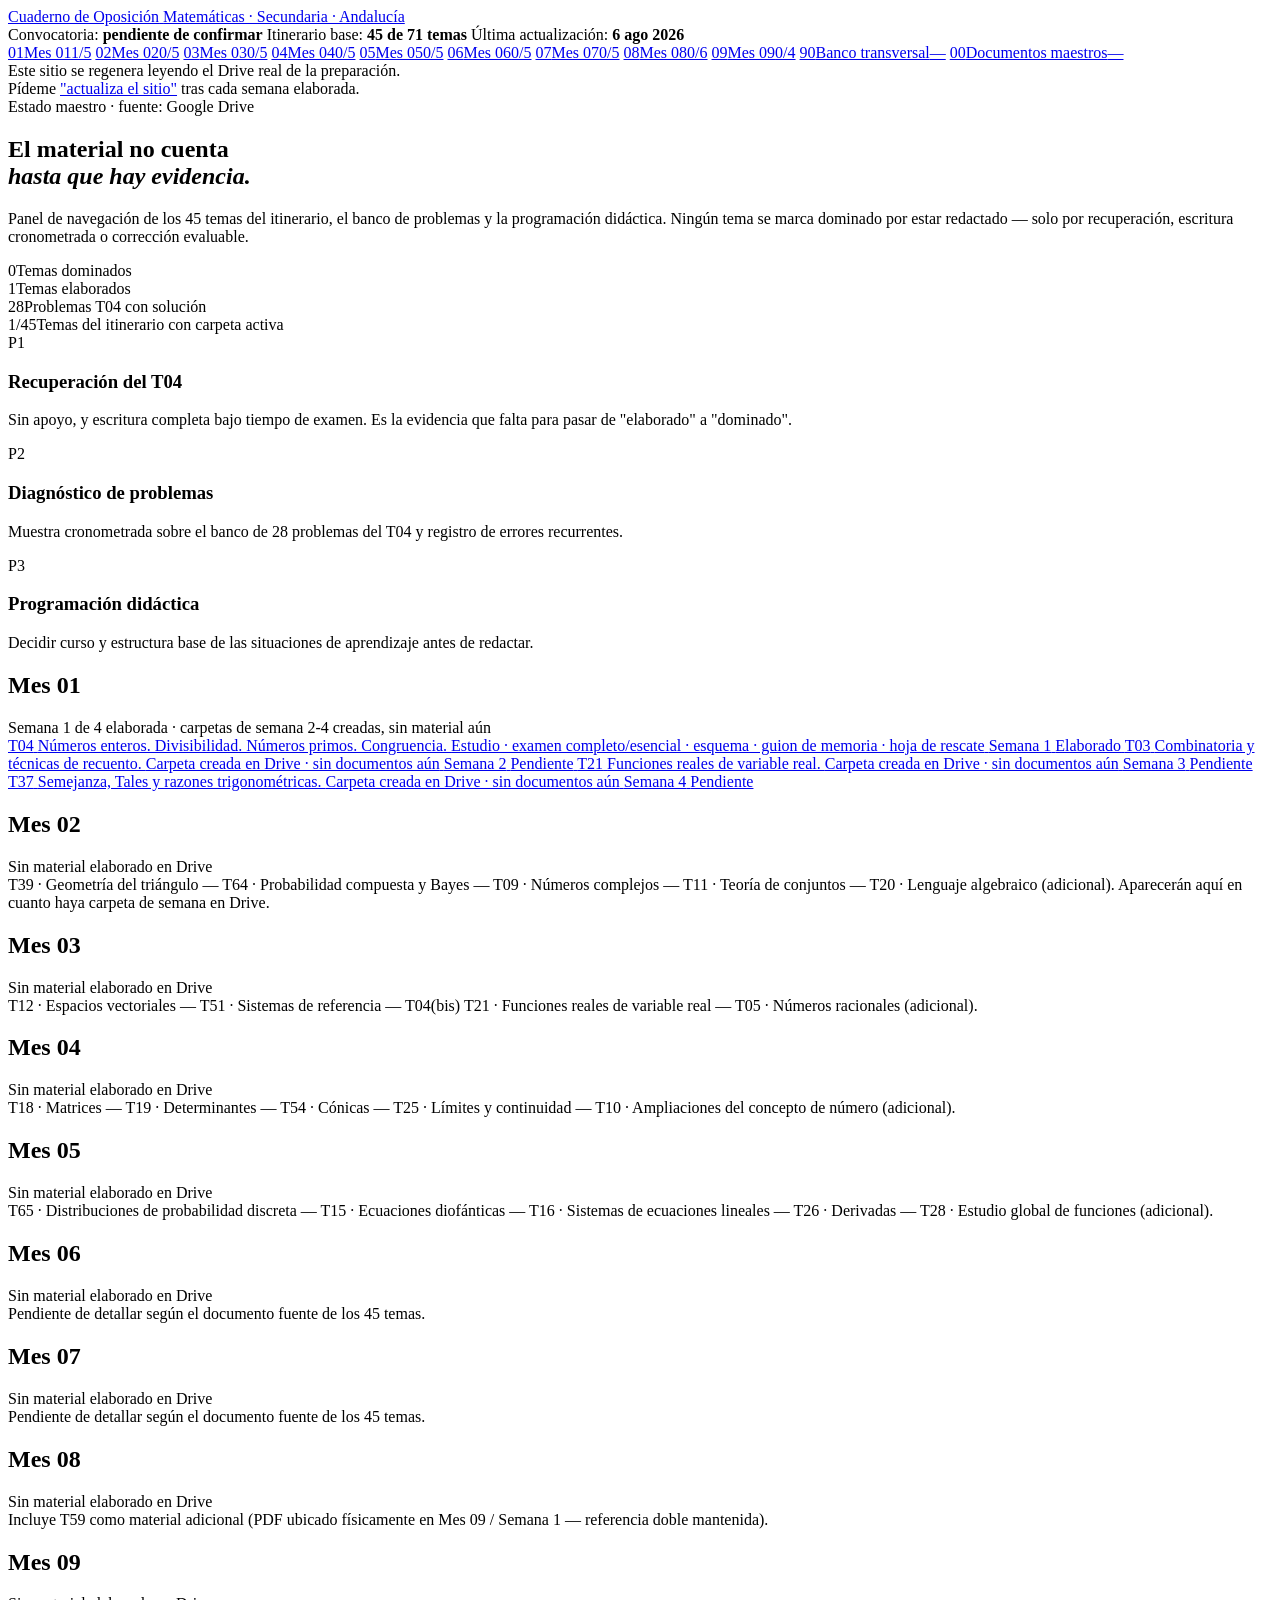
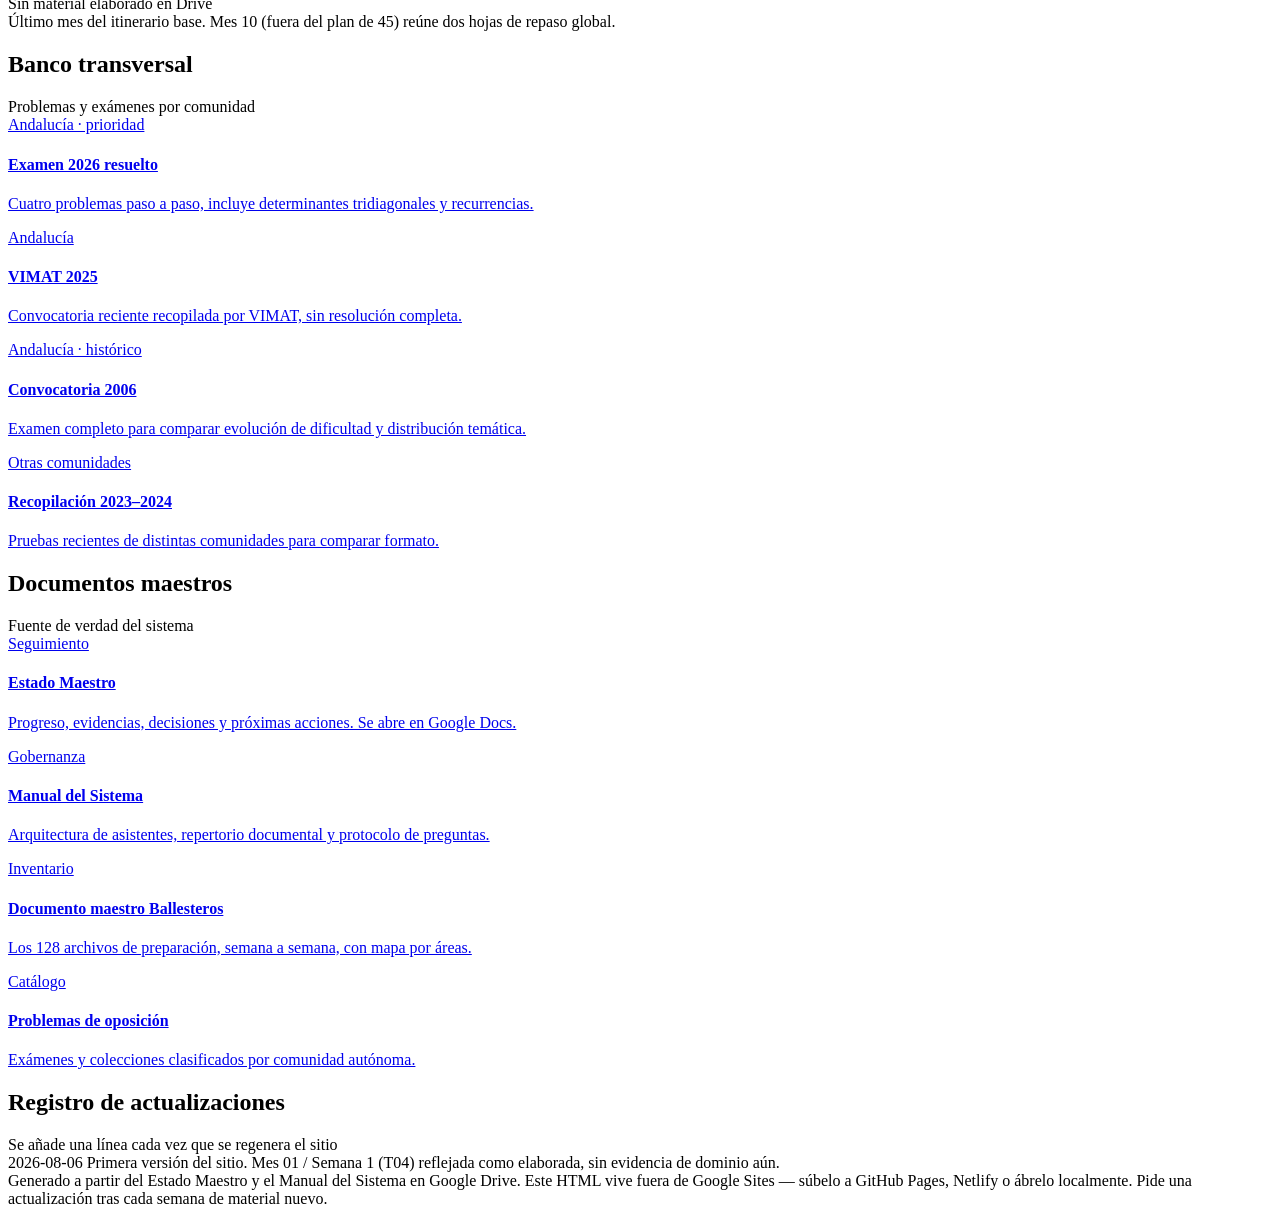
==== index.html @ 1bb4fb1b "Add files via upload" ====
<!DOCTYPE html>
<html lang="es">
<head>
<meta charset="UTF-8">
<meta name="viewport" content="width=device-width, initial-scale=1.0">
<title>Cuaderno de Oposición · Matemáticas Secundaria · Andalucía</title>
<link rel="preconnect" href="https://fonts.googleapis.com">
<link href="https://fonts.googleapis.com/css2?family=Fraunces:ital,opsz,wght@0,9..144,300;0,9..144,500;0,9..144,600;0,9..144,700;1,9..144,500&family=Source+Serif+4:ital,wght@0,400;0,600;1,400&family=JetBrains+Mono:wght@400;500;700&display=swap" rel="stylesheet">
<link rel="stylesheet" href="assets/style.css">
</head>
<body>

<div class="shell">

  <!-- ============ SIDEBAR ============ -->
  <aside class="index-rail">
    <a href="#" class="brand">
      <span class="mark">Cuaderno&nbsp;de&nbsp;Oposición</span>
      <span class="sub">Matemáticas · Secundaria · Andalucía</span>
    </a>

    <div class="meta-line">
      <span>Convocatoria: <b>pendiente de confirmar</b></span>
      <span>Itinerario base: <b>45 de 71 temas</b></span>
      <span>Última actualización: <b>6 ago 2026</b></span>
    </div>

    <nav class="months" id="monthNav">
      <a href="#mes-01" class="month-link active"><span class="num">01</span><span class="name">Mes 01</span><span class="count">1/5</span></a>
      <a href="#mes-02" class="month-link is-empty"><span class="num">02</span><span class="name">Mes 02</span><span class="count">0/5</span></a>
      <a href="#mes-03" class="month-link is-empty"><span class="num">03</span><span class="name">Mes 03</span><span class="count">0/5</span></a>
      <a href="#mes-04" class="month-link is-empty"><span class="num">04</span><span class="name">Mes 04</span><span class="count">0/5</span></a>
      <a href="#mes-05" class="month-link is-empty"><span class="num">05</span><span class="name">Mes 05</span><span class="count">0/5</span></a>
      <a href="#mes-06" class="month-link is-empty"><span class="num">06</span><span class="name">Mes 06</span><span class="count">0/5</span></a>
      <a href="#mes-07" class="month-link is-empty"><span class="num">07</span><span class="name">Mes 07</span><span class="count">0/5</span></a>
      <a href="#mes-08" class="month-link is-empty"><span class="num">08</span><span class="name">Mes 08</span><span class="count">0/6</span></a>
      <a href="#mes-09" class="month-link is-empty"><span class="num">09</span><span class="name">Mes 09</span><span class="count">0/4</span></a>
      <a href="#transversal" class="month-link"><span class="num">90</span><span class="name">Banco transversal</span><span class="count">—</span></a>
      <a href="#maestros" class="month-link"><span class="num">00</span><span class="name">Documentos maestros</span><span class="count">—</span></a>
    </nav>

    <div class="rail-footer">
      Este sitio se regenera leyendo el Drive real de la preparación.<br>
      Pídeme <a href="#">"actualiza el sitio"</a> tras cada semana elaborada.
    </div>
  </aside>

  <!-- ============ MAIN ============ -->
  <main>

    <section class="hero">
      <div class="hero-eyebrow">Estado maestro · fuente: Google Drive</div>
      <h1>El material no cuenta<br><em>hasta que hay evidencia.</em></h1>
      <p class="lede">
        Panel de navegación de los 45 temas del itinerario, el banco de problemas y la programación didáctica.
        Ningún tema se marca dominado por estar redactado — solo por recuperación, escritura cronometrada o corrección evaluable.
      </p>

      <div class="stat-row">
        <div class="stat"><span class="n">0</span><span class="l">Temas dominados</span></div>
        <div class="stat"><span class="n">1</span><span class="l">Temas elaborados</span></div>
        <div class="stat"><span class="n">28</span><span class="l">Problemas T04 con solución</span></div>
        <div class="stat"><span class="n">1/45</span><span class="l">Temas del itinerario con carpeta activa</span></div>
      </div>
    </section>

    <div class="priority-band">
      <div class="priority-item">
        <span class="p-num mono">P1</span>
        <div>
          <h3>Recuperación del T04</h3>
          <p>Sin apoyo, y escritura completa bajo tiempo de examen. Es la evidencia que falta para pasar de "elaborado" a "dominado".</p>
        </div>
      </div>
      <div class="priority-item">
        <span class="p-num mono">P2</span>
        <div>
          <h3>Diagnóstico de problemas</h3>
          <p>Muestra cronometrada sobre el banco de 28 problemas del T04 y registro de errores recurrentes.</p>
        </div>
      </div>
      <div class="priority-item">
        <span class="p-num mono">P3</span>
        <div>
          <h3>Programación didáctica</h3>
          <p>Decidir curso y estructura base de las situaciones de aprendizaje antes de redactar.</p>
        </div>
      </div>
    </div>

    <!-- ============ MES 01 ============ -->
    <section class="block" id="mes-01">
      <div class="block-head">
        <h2>Mes 01</h2>
        <span class="block-count mono">Semana 1 de 4 elaborada · carpetas de semana 2-4 creadas, sin material aún</span>
      </div>
      <div class="ledger">
        <a href="temas/t04.html" class="ledger-row">
          <span class="lr-tnum">T04</span>
          <span class="lr-title">Números enteros. Divisibilidad. Números primos. Congruencia.
            <span class="add">Estudio · examen completo/esencial · esquema · guion de memoria · hoja de rescate</span>
          </span>
          <span class="lr-week mono">Semana 1</span>
          <span class="stamp elaborado">Elaborado</span>
        </a>
        <a href="#" class="ledger-row">
          <span class="lr-tnum">T03</span>
          <span class="lr-title">Combinatoria y técnicas de recuento.
            <span class="add">Carpeta creada en Drive · sin documentos aún</span>
          </span>
          <span class="lr-week mono">Semana 2</span>
          <span class="stamp pendiente">Pendiente</span>
        </a>
        <a href="#" class="ledger-row">
          <span class="lr-tnum">T21</span>
          <span class="lr-title">Funciones reales de variable real.
            <span class="add">Carpeta creada en Drive · sin documentos aún</span>
          </span>
          <span class="lr-week mono">Semana 3</span>
          <span class="stamp pendiente">Pendiente</span>
        </a>
        <a href="#" class="ledger-row">
          <span class="lr-tnum">T37</span>
          <span class="lr-title">Semejanza, Tales y razones trigonométricas.
            <span class="add">Carpeta creada en Drive · sin documentos aún</span>
          </span>
          <span class="lr-week mono">Semana 4</span>
          <span class="stamp pendiente">Pendiente</span>
        </a>
      </div>
    </section>

    <!-- ============ MESES VACÍOS (plantilla repetible) ============ -->
    <section class="block" id="mes-02">
      <div class="block-head">
        <h2>Mes 02</h2>
        <span class="block-count mono">Sin material elaborado en Drive</span>
      </div>
      <div class="empty-month">
        T39 · Geometría del triángulo — T64 · Probabilidad compuesta y Bayes — T09 · Números complejos — T11 · Teoría de conjuntos — T20 · Lenguaje algebraico (adicional). Aparecerán aquí en cuanto haya carpeta de semana en Drive.
      </div>
    </section>

    <section class="block" id="mes-03">
      <div class="block-head"><h2>Mes 03</h2><span class="block-count mono">Sin material elaborado en Drive</span></div>
      <div class="empty-month">T12 · Espacios vectoriales — T51 · Sistemas de referencia — T04(bis) T21 · Funciones reales de variable real — T05 · Números racionales (adicional).</div>
    </section>

    <section class="block" id="mes-04">
      <div class="block-head"><h2>Mes 04</h2><span class="block-count mono">Sin material elaborado en Drive</span></div>
      <div class="empty-month">T18 · Matrices — T19 · Determinantes — T54 · Cónicas — T25 · Límites y continuidad — T10 · Ampliaciones del concepto de número (adicional).</div>
    </section>

    <section class="block" id="mes-05">
      <div class="block-head"><h2>Mes 05</h2><span class="block-count mono">Sin material elaborado en Drive</span></div>
      <div class="empty-month">T65 · Distribuciones de probabilidad discreta — T15 · Ecuaciones diofánticas — T16 · Sistemas de ecuaciones lineales — T26 · Derivadas — T28 · Estudio global de funciones (adicional).</div>
    </section>

    <section class="block" id="mes-06">
      <div class="block-head"><h2>Mes 06</h2><span class="block-count mono">Sin material elaborado en Drive</span></div>
      <div class="empty-month">Pendiente de detallar según el documento fuente de los 45 temas.</div>
    </section>

    <section class="block" id="mes-07">
      <div class="block-head"><h2>Mes 07</h2><span class="block-count mono">Sin material elaborado en Drive</span></div>
      <div class="empty-month">Pendiente de detallar según el documento fuente de los 45 temas.</div>
    </section>

    <section class="block" id="mes-08">
      <div class="block-head"><h2>Mes 08</h2><span class="block-count mono">Sin material elaborado en Drive</span></div>
      <div class="empty-month">Incluye T59 como material adicional (PDF ubicado físicamente en Mes 09 / Semana 1 — referencia doble mantenida).</div>
    </section>

    <section class="block" id="mes-09">
      <div class="block-head"><h2>Mes 09</h2><span class="block-count mono">Sin material elaborado en Drive</span></div>
      <div class="empty-month">Último mes del itinerario base. Mes 10 (fuera del plan de 45) reúne dos hojas de repaso global.</div>
    </section>

    <!-- ============ TRANSVERSAL ============ -->
    <section class="block" id="transversal">
      <div class="block-head">
        <h2>Banco transversal</h2>
        <span class="block-count mono">Problemas y exámenes por comunidad</span>
      </div>
      <div class="doc-grid">
        <a href="#" class="doc-card">
          <span class="d-eyebrow">Andalucía · prioridad</span>
          <h4>Examen 2026 resuelto</h4>
          <p>Cuatro problemas paso a paso, incluye determinantes tridiagonales y recurrencias.</p>
        </a>
        <a href="#" class="doc-card">
          <span class="d-eyebrow">Andalucía</span>
          <h4>VIMAT 2025</h4>
          <p>Convocatoria reciente recopilada por VIMAT, sin resolución completa.</p>
        </a>
        <a href="#" class="doc-card">
          <span class="d-eyebrow">Andalucía · histórico</span>
          <h4>Convocatoria 2006</h4>
          <p>Examen completo para comparar evolución de dificultad y distribución temática.</p>
        </a>
        <a href="#" class="doc-card">
          <span class="d-eyebrow">Otras comunidades</span>
          <h4>Recopilación 2023–2024</h4>
          <p>Pruebas recientes de distintas comunidades para comparar formato.</p>
        </a>
      </div>
    </section>

    <!-- ============ MAESTROS ============ -->
    <section class="block" id="maestros">
      <div class="block-head">
        <h2>Documentos maestros</h2>
        <span class="block-count mono">Fuente de verdad del sistema</span>
      </div>
      <div class="doc-grid">
        <a href="https://docs.google.com/document/d/1abHH3uSUN9otSqxBoutLjfYn8uMLnOHRRIKaY_k5Ubo/edit" target="_blank" class="doc-card">
          <span class="d-eyebrow">Seguimiento</span>
          <h4>Estado Maestro</h4>
          <p>Progreso, evidencias, decisiones y próximas acciones. Se abre en Google Docs.</p>
        </a>
        <a href="https://docs.google.com/document/d/114mSUYS5JWejjtyno-DFBz_4A_fTfHlxHa917kpz2io/edit" target="_blank" class="doc-card">
          <span class="d-eyebrow">Gobernanza</span>
          <h4>Manual del Sistema</h4>
          <p>Arquitectura de asistentes, repertorio documental y protocolo de preguntas.</p>
        </a>
        <a href="https://docs.google.com/document/d/1b4oYjL9w0Oii50Z21YU4akXBWpNjLkg0PkhjoKgfdYs/edit" target="_blank" class="doc-card">
          <span class="d-eyebrow">Inventario</span>
          <h4>Documento maestro Ballesteros</h4>
          <p>Los 128 archivos de preparación, semana a semana, con mapa por áreas.</p>
        </a>
        <a href="https://docs.google.com/document/d/1EZb3p0oHRWIXil8m41e_odSSi0WHhvH9Btjv_lpBWw8/edit" target="_blank" class="doc-card">
          <span class="d-eyebrow">Catálogo</span>
          <h4>Problemas de oposición</h4>
          <p>Exámenes y colecciones clasificados por comunidad autónoma.</p>
        </a>
      </div>
    </section>

    <!-- ============ LOG ============ -->
    <section class="block" style="border-bottom:none;">
      <div class="block-head">
        <h2>Registro de actualizaciones</h2>
        <span class="block-count mono">Se añade una línea cada vez que se regenera el sitio</span>
      </div>
      <div class="log">
        <div class="log-entry">
          <span class="date">2026-08-06</span>
          <span>Primera versión del sitio. Mes 01 / Semana 1 (T04) reflejada como elaborada, sin evidencia de dominio aún.</span>
        </div>
      </div>
    </section>

    <footer>
      Generado a partir del Estado Maestro y el Manual del Sistema en Google Drive.
      Este HTML vive fuera de Google Sites — súbelo a GitHub Pages, Netlify o ábrelo localmente.
      Pide una actualización tras cada semana de material nuevo.
    </footer>

  </main>
</div>

<script>
  // Resalta el mes activo en el índice según scroll
  const links = document.querySelectorAll('.month-link');
  const sections = Array.from(links).map(l => document.querySelector(l.getAttribute('href')));
  window.addEventListener('scroll', () => {
    let current = sections[0];
    for (const s of sections) {
      if (s && s.getBoundingClientRect().top <= 140) current = s;
    }
    links.forEach(l => l.classList.remove('active'));
    const active = Array.from(links).find(l => document.querySelector(l.getAttribute('href')) === current);
    if (active) active.classList.add('active');
  }, { passive: true });
</script>

</body>
</html>
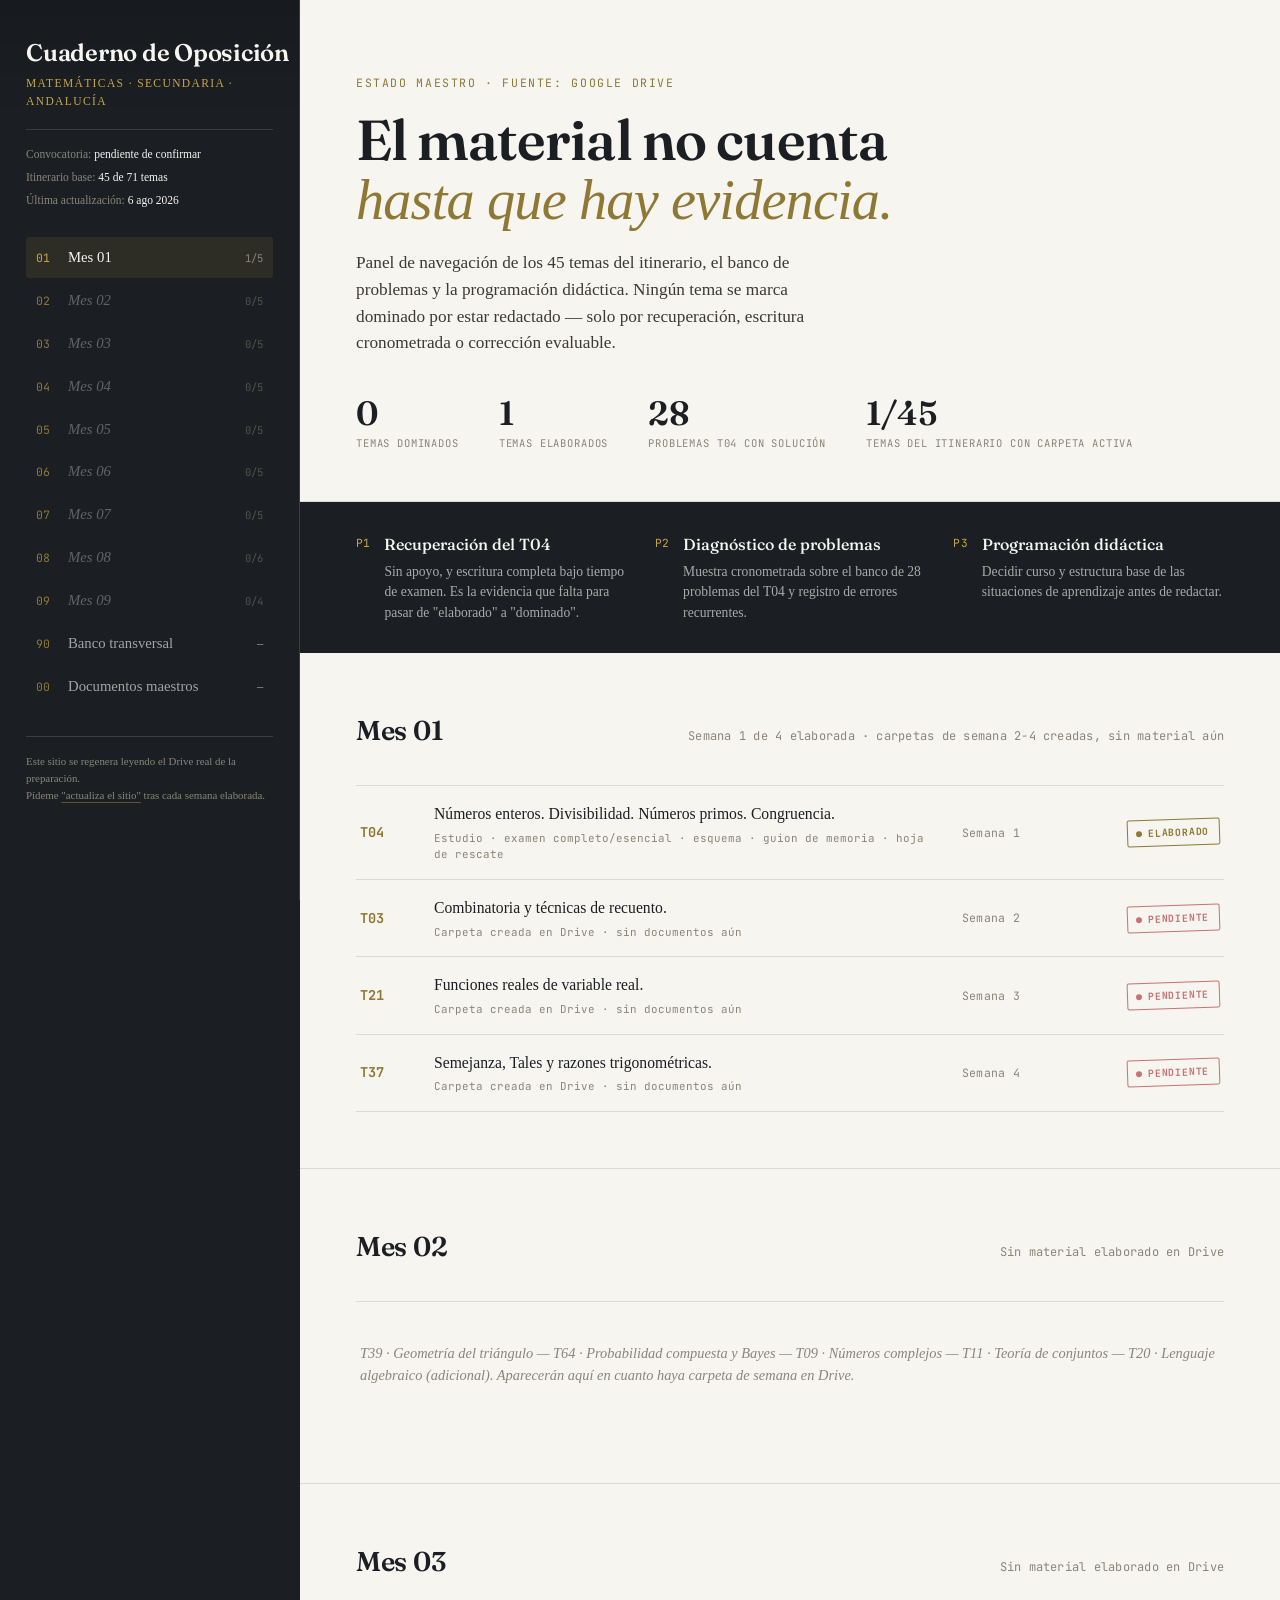
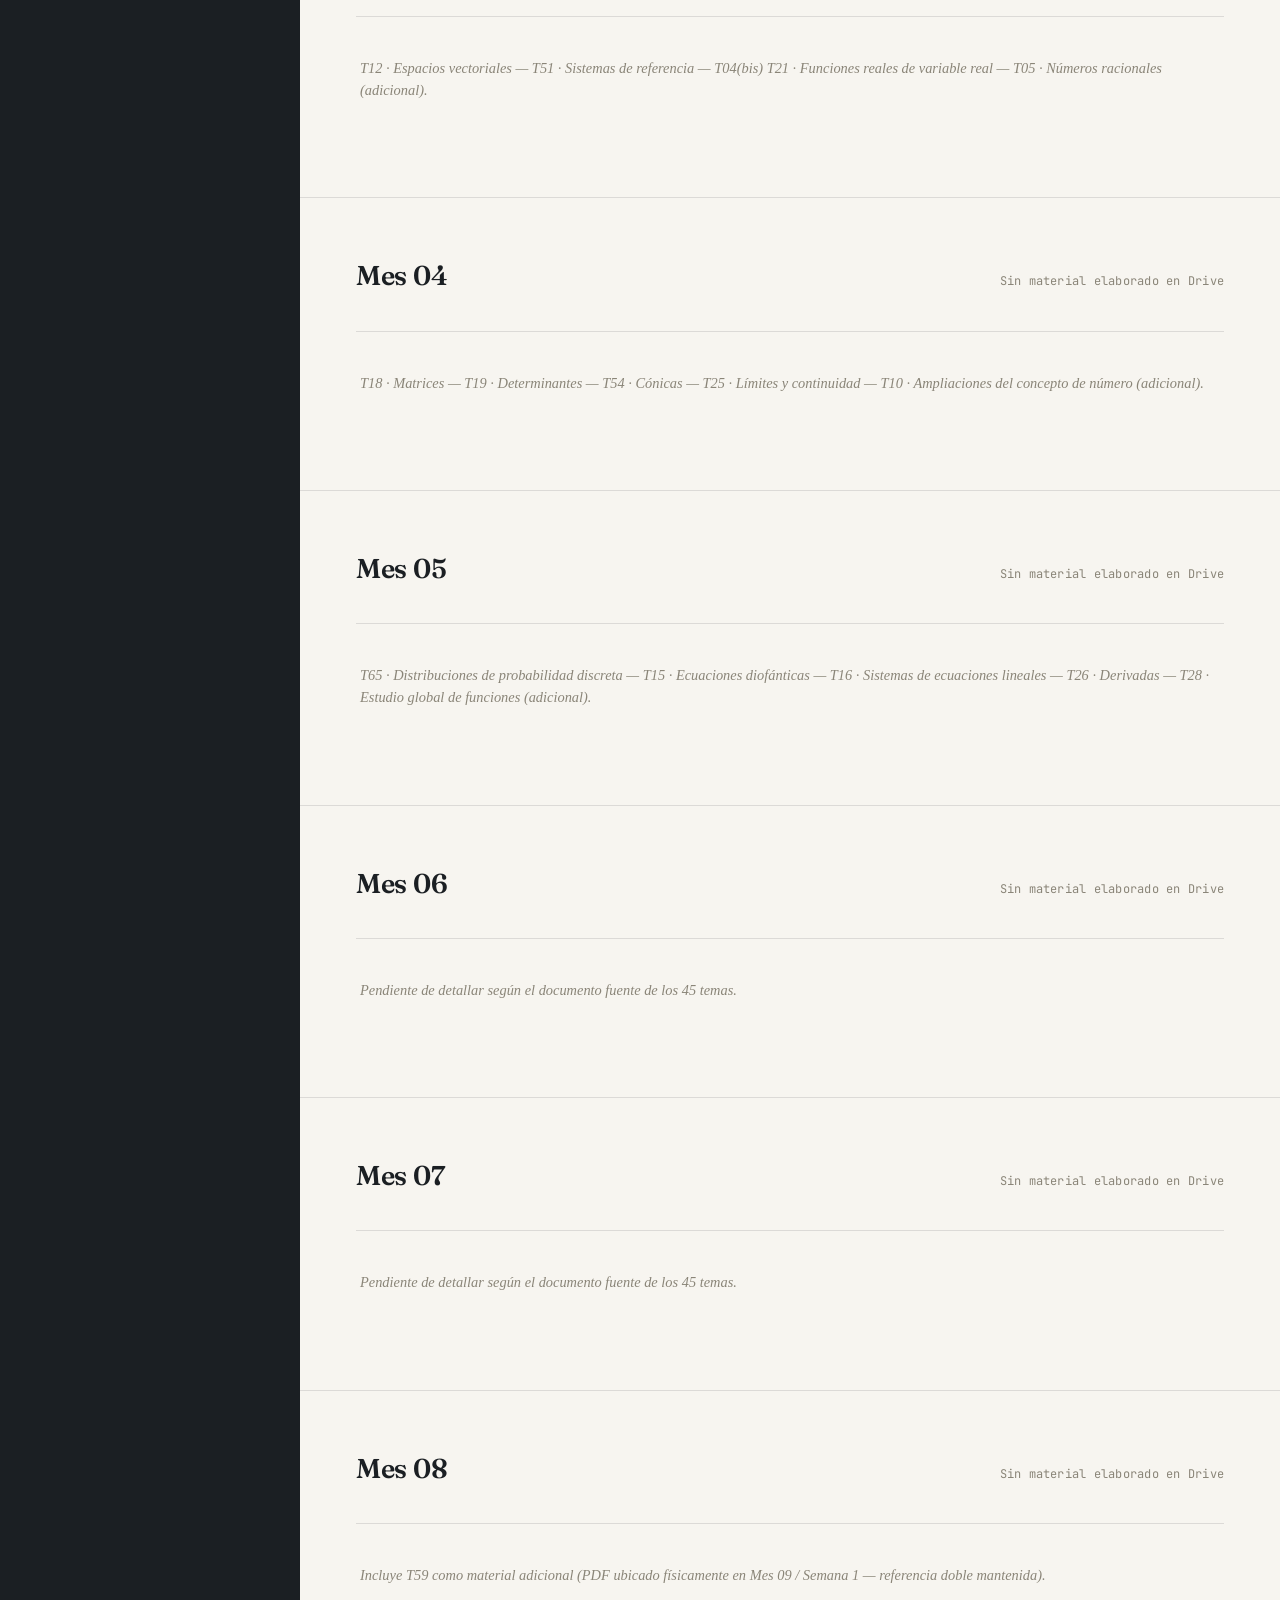
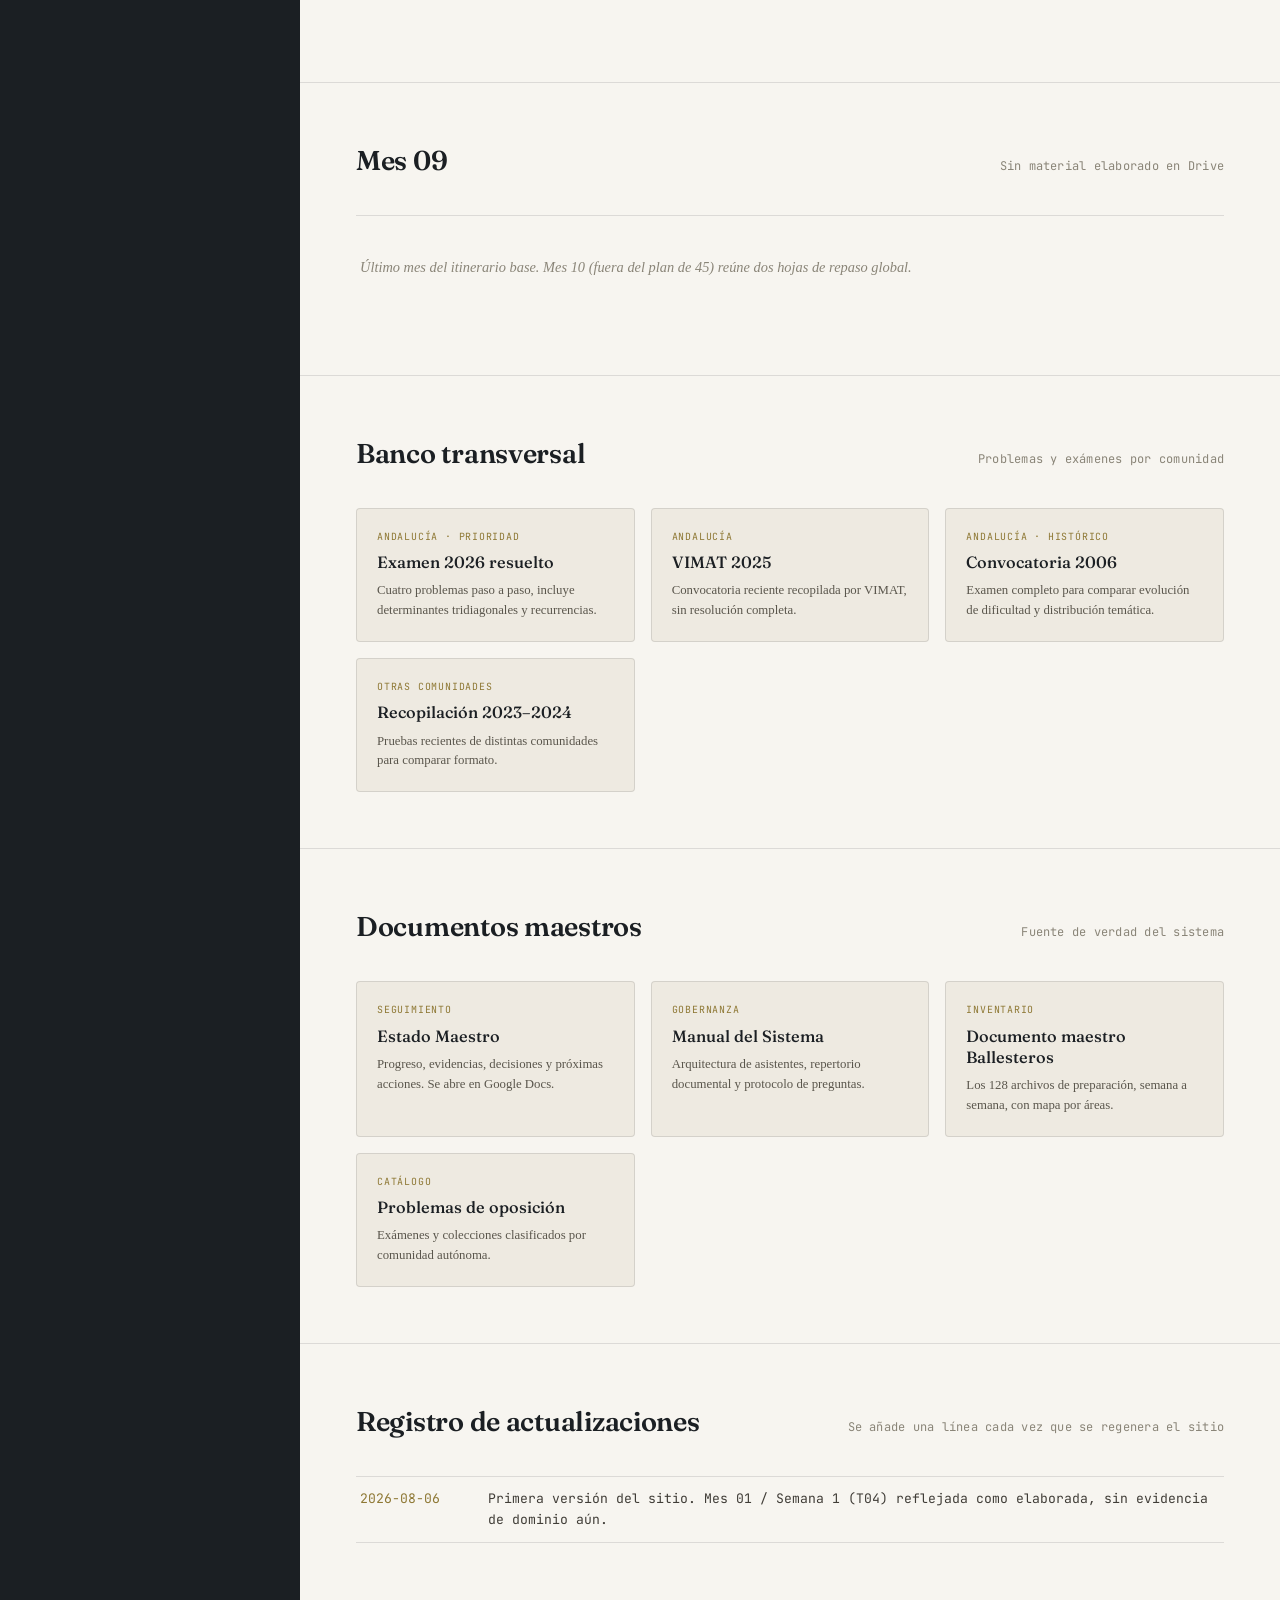
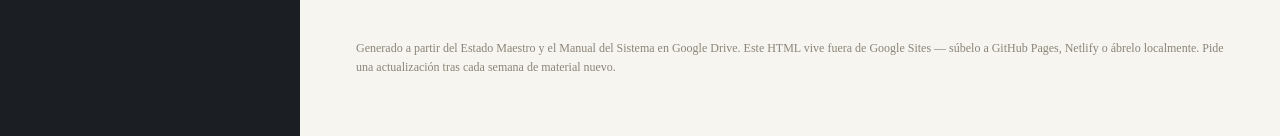
==== commit 3dc20410: "Update index.html" ====
--- a/index.html
+++ b/index.html
@@ -6,7 +6,8 @@
 <title>Cuaderno de Oposición · Matemáticas Secundaria · Andalucía</title>
 <link rel="preconnect" href="https://fonts.googleapis.com">
 <link href="https://fonts.googleapis.com/css2?family=Fraunces:ital,opsz,wght@0,9..144,300;0,9..144,500;0,9..144,600;0,9..144,700;1,9..144,500&family=Source+Serif+4:ital,wght@0,400;0,600;1,400&family=JetBrains+Mono:wght@400;500;700&display=swap" rel="stylesheet">
-<link rel="stylesheet" href="assets/style.css">
+<link <link rel="stylesheet" href="style.css">
+
 </head>
 <body>
 
--- a/style.css
+++ b/style.css
@@ -0,0 +1,149 @@
+:root{
+  --ink:#1B1F23;
+  --ink-soft:#2A2F35;
+  --paper:#F7F5F0;
+  --paper-dim:#EEEAE1;
+  --amber:#C9A648;
+  --amber-dim:#8E7834;
+  --slate-green:#3A6B5C;
+  --rust:#B5484A;
+  --stone:#8A8578;
+  --line: rgba(247,245,240,0.14);
+  --line-dark: rgba(27,31,35,0.12);
+}
+*{box-sizing:border-box;}
+html{scroll-behavior:smooth;}
+body{
+  margin:0;
+  background:var(--ink);
+  color:var(--paper);
+  font-family:'Source Serif 4', serif;
+  line-height:1.55;
+}
+::selection{ background:var(--amber); color:var(--ink); }
+a{color:inherit;}
+.mono{ font-family:'JetBrains Mono', monospace; letter-spacing:0.02em; }
+
+/* ---------- Layout shell ---------- */
+.shell{ display:grid; grid-template-columns: 300px 1fr; min-height:100vh; }
+@media (max-width: 880px){ .shell{ grid-template-columns: 1fr; } .index-rail{ position:relative; height:auto; } }
+
+/* ---------- Sidebar / index ---------- */
+.index-rail{
+  position:sticky; top:0; height:100vh; overflow-y:auto;
+  border-right:1px solid var(--line);
+  padding: 34px 26px 40px;
+  background: linear-gradient(180deg, rgba(0,0,0,0.15), rgba(0,0,0,0) 120px), var(--ink);
+}
+.brand{ display:block; margin-bottom: 6px; text-decoration:none; }
+.brand .mark{ font-family:'Fraunces', serif; font-weight:600; font-size: 1.5rem; letter-spacing:-0.01em; }
+.brand .sub{ display:block; margin-top:4px; font-size:0.72rem; text-transform:uppercase; letter-spacing:0.12em; color: var(--amber); }
+.meta-line{ margin: 18px 0 28px; padding-top:16px; border-top:1px solid var(--line); font-size:0.72rem; color: var(--stone); display:flex; flex-direction:column; gap:5px; }
+.meta-line b{ color: var(--paper); font-weight:500; }
+nav.months{ display:flex; flex-direction:column; gap: 2px; }
+.month-link{ display:flex; align-items:baseline; justify-content:space-between; gap:10px; padding: 9px 10px; border-radius:3px; text-decoration:none; font-size:0.92rem; color: rgba(247,245,240,0.62); transition: background 0.15s ease, color 0.15s ease; }
+.month-link .num{ font-family:'JetBrains Mono', monospace; font-size:0.72rem; color: var(--amber-dim); width: 22px; flex-shrink:0; }
+.month-link .name{ flex:1; }
+.month-link .count{ font-family:'JetBrains Mono', monospace; font-size:0.66rem; color: var(--stone); }
+.month-link:hover{ background: rgba(247,245,240,0.05); color: var(--paper); }
+.month-link.active{ background: rgba(201,166,72,0.1); color: var(--paper); }
+.month-link.active .num{ color: var(--amber); }
+.month-link.is-empty .name{ color: rgba(247,245,240,0.32); font-style:italic; }
+.month-link.is-empty .count{ color: rgba(138,133,120,0.5); }
+.rail-footer{ margin-top: 30px; padding-top: 16px; border-top:1px solid var(--line); font-size:0.68rem; color: var(--stone); }
+.rail-footer a{ text-decoration:underline; text-decoration-color: rgba(201,166,72,0.4); text-underline-offset:3px; }
+
+/* ---------- Main content ---------- */
+main{ background: var(--paper); color: var(--ink); }
+
+.hero{ padding: 74px 56px 50px; border-bottom: 1px solid var(--line-dark); position:relative; overflow:hidden; }
+.hero-eyebrow{ font-family:'JetBrains Mono', monospace; font-size:0.72rem; text-transform:uppercase; letter-spacing:0.14em; color: var(--amber-dim); margin-bottom:18px; }
+.hero h1{ font-family:'Fraunces', serif; font-weight:600; font-size: clamp(2.1rem, 4.4vw, 3.6rem); line-height:1.05; letter-spacing:-0.015em; margin:0 0 20px; max-width: 15ch; }
+.hero h1 em{ font-style:italic; font-weight:500; color: var(--amber-dim); }
+.hero p.lede{ max-width:56ch; font-size:1.08rem; color:#3d3a34; }
+.stat-row{ display:flex; gap: 40px; margin-top: 40px; flex-wrap:wrap; }
+.stat{ display:flex; flex-direction:column; gap:4px; }
+.stat .n{ font-family:'Fraunces', serif; font-weight:600; font-size:2.1rem; line-height:1; }
+.stat .l{ font-family:'JetBrains Mono', monospace; font-size:0.66rem; text-transform:uppercase; letter-spacing:0.08em; color: var(--stone); }
+
+.priority-band{ padding: 30px 56px; background: var(--ink); color: var(--paper); display:grid; grid-template-columns: repeat(3, 1fr); gap: 28px; }
+@media (max-width: 700px){ .priority-band{ grid-template-columns:1fr; } }
+.priority-item{ display:flex; gap:14px; align-items:flex-start; }
+.priority-item .p-num{ font-family:'JetBrains Mono', monospace; font-size:0.7rem; color: var(--amber); padding-top:3px; }
+.priority-item h3{ font-family:'Fraunces', serif; font-weight:500; font-size:1rem; margin:0 0 5px; }
+.priority-item p{ margin:0; font-size:0.85rem; color: rgba(247,245,240,0.65); line-height:1.5; }
+
+section.block{ padding: 56px; border-bottom:1px solid var(--line-dark); }
+.block-head{ display:flex; align-items:baseline; justify-content:space-between; gap:20px; margin-bottom:34px; flex-wrap:wrap; }
+.block-head h2{ font-family:'Fraunces', serif; font-weight:600; font-size:1.7rem; margin:0; letter-spacing:-0.01em; }
+.block-head .block-count{ font-family:'JetBrains Mono', monospace; font-size:0.75rem; color: var(--stone); }
+
+.ledger{ display:flex; flex-direction:column; }
+.ledger-row{ display:grid; grid-template-columns: 56px 1fr 150px 90px; gap: 18px; align-items:center; padding: 16px 4px; border-top:1px solid var(--line-dark); text-decoration:none; color:inherit; transition: background 0.15s ease; }
+.ledger-row:hover{ background: rgba(27,31,35,0.03); }
+.ledger-row:last-child{ border-bottom:1px solid var(--line-dark); }
+@media (max-width: 700px){ .ledger-row{ grid-template-columns: 40px 1fr; row-gap:6px; } .ledger-row .lr-week, .ledger-row .lr-stamp{ grid-column: 2; } }
+.lr-tnum{ font-family:'JetBrains Mono', monospace; font-weight:700; font-size:0.85rem; color: var(--amber-dim); }
+.lr-title{ font-size:0.98rem; }
+.lr-title .add{ display:block; font-family:'JetBrains Mono', monospace; font-size:0.68rem; color: var(--stone); margin-top:3px; }
+.lr-week{ font-family:'JetBrains Mono', monospace; font-size:0.72rem; color: var(--stone); }
+
+.stamp{ justify-self:end; display:inline-flex; align-items:center; gap:6px; font-family:'JetBrains Mono', monospace; font-size:0.62rem; font-weight:700; text-transform:uppercase; letter-spacing:0.08em; padding:5px 10px 5px 8px; border:1.5px solid currentColor; border-radius:2px; transform: rotate(-2deg); }
+.stamp::before{ content:""; width:6px; height:6px; border-radius:50%; background:currentColor; }
+.stamp.elaborado{ color: var(--amber-dim); }
+.stamp.dominado{ color: var(--slate-green); }
+.stamp.pendiente{ color: var(--rust); opacity:0.75; }
+
+.empty-month{ padding: 40px 4px; border-top:1px solid var(--line-dark); color: var(--stone); font-size:0.9rem; font-style:italic; }
+
+.doc-grid{ display:grid; grid-template-columns: repeat(auto-fill, minmax(240px,1fr)); gap:16px; }
+.doc-card{ display:block; padding:20px; background: var(--paper-dim); border:1px solid var(--line-dark); border-radius:4px; text-decoration:none; color: inherit; transition: transform 0.15s ease, border-color 0.15s ease; }
+.doc-card:hover{ transform: translateY(-2px); border-color: var(--amber-dim); }
+.doc-card .d-eyebrow{ font-family:'JetBrains Mono', monospace; font-size:0.62rem; text-transform:uppercase; letter-spacing:0.08em; color: var(--amber-dim); margin-bottom:8px; display:block; }
+.doc-card h4{ font-family:'Fraunces', serif; font-weight:500; font-size:1.02rem; margin:0 0 8px; line-height:1.3; }
+.doc-card p{ margin:0; font-size:0.8rem; color:#5a564c; }
+
+.log{ font-family:'JetBrains Mono', monospace; font-size:0.82rem; }
+.log-entry{ display:grid; grid-template-columns:110px 1fr; gap:18px; padding:12px 4px; border-top:1px solid var(--line-dark); color:#403d37; }
+.log-entry:last-child{ border-bottom:1px solid var(--line-dark); }
+.log-entry .date{ color: var(--amber-dim); }
+
+footer{ padding: 40px 56px 60px; color: var(--stone); font-size:0.75rem; }
+footer a{ text-decoration:underline; text-decoration-color: rgba(138,133,120,0.4); }
+
+/* ---------- Topic page specific ---------- */
+.topic-header{ padding: 56px 56px 40px; border-bottom:1px solid var(--line-dark); }
+.breadcrumb{ font-family:'JetBrains Mono', monospace; font-size:0.72rem; color: var(--stone); margin-bottom:22px; }
+.breadcrumb a{ text-decoration:underline; text-decoration-color: rgba(138,133,120,0.4); }
+.topic-header h1{ font-family:'Fraunces', serif; font-weight:600; font-size: clamp(1.8rem, 3.6vw, 2.8rem); line-height:1.08; margin:0 0 14px; letter-spacing:-0.01em; }
+.topic-tag-row{ display:flex; gap:10px; flex-wrap:wrap; align-items:center; margin-top:18px; }
+.topic-tag{ font-family:'JetBrains Mono', monospace; font-size:0.68rem; padding:4px 9px; border:1px solid var(--line-dark); border-radius:3px; color:#5a564c; }
+
+.topic-body{ padding: 10px 56px 60px; max-width: 78ch; }
+.topic-body h2{ font-family:'Fraunces', serif; font-weight:600; font-size:1.4rem; margin: 44px 0 16px; padding-top: 20px; border-top: 1px solid var(--line-dark); }
+.topic-body h2:first-child{ border-top:none; padding-top:0; margin-top:8px; }
+.topic-body h3{ font-family:'Fraunces', serif; font-weight:500; font-size:1.08rem; margin: 28px 0 10px; color: var(--ink-soft); }
+.topic-body p{ margin: 0 0 16px; font-size:1rem; }
+.topic-body .priority-a{ border-left:3px solid var(--rust); padding-left:14px; }
+.topic-body .priority-b{ border-left:3px solid var(--amber-dim); padding-left:14px; }
+.topic-body .priority-c{ border-left:3px solid var(--stone); padding-left:14px; opacity:0.92; }
+.priority-label{ display:inline-block; font-family:'JetBrains Mono', monospace; font-size:0.62rem; text-transform:uppercase; letter-spacing:0.08em; padding:3px 7px; border-radius:2px; margin-bottom:8px; }
+.priority-label.a{ background: rgba(181,72,74,0.12); color: var(--rust); }
+.priority-label.b{ background: rgba(142,120,52,0.12); color: var(--amber-dim); }
+.priority-label.c{ background: rgba(138,133,120,0.14); color: var(--stone); }
+.theorem-box{ background: var(--paper-dim); border:1px solid var(--line-dark); border-radius:4px; padding:18px 20px; margin: 18px 0; }
+.theorem-box .t-label{ font-family:'JetBrains Mono', monospace; font-size:0.68rem; text-transform:uppercase; letter-spacing:0.08em; color: var(--amber-dim); display:block; margin-bottom:8px; }
+.example-box{ border-left: 3px solid var(--slate-green); padding: 4px 0 4px 16px; margin: 16px 0; color:#3d3a34; }
+.example-box .e-label{ font-family:'JetBrains Mono', monospace; font-size:0.68rem; text-transform:uppercase; letter-spacing:0.08em; color: var(--slate-green); display:block; margin-bottom:6px; }
+.map-table{ width:100%; border-collapse:collapse; margin: 16px 0; font-size:0.92rem; }
+.map-table th, .map-table td{ text-align:left; padding: 9px 12px; border-bottom:1px solid var(--line-dark); }
+.map-table th{ font-family:'JetBrains Mono', monospace; font-size:0.68rem; text-transform:uppercase; letter-spacing:0.06em; color: var(--stone); }
+.biblio-list{ list-style:none; padding:0; margin: 12px 0; font-size:0.92rem; color:#403d37; }
+.biblio-list li{ padding: 7px 0; border-top:1px solid var(--line-dark); }
+.conn-list{ list-style:none; padding:0; margin:12px 0; }
+.conn-list li{ padding: 8px 0; border-top:1px solid var(--line-dark); font-size:0.92rem; }
+.conn-list b{ font-family:'JetBrains Mono', monospace; color: var(--amber-dim); font-weight:700; margin-right:8px; }
+
+.topic-footer-nav{ display:flex; justify-content:space-between; padding: 30px 56px 60px; border-top:1px solid var(--line-dark); font-family:'JetBrains Mono', monospace; font-size:0.82rem; }
+.topic-footer-nav a{ text-decoration:none; color: var(--amber-dim); }
+.topic-footer-nav a:hover{ text-decoration:underline; }
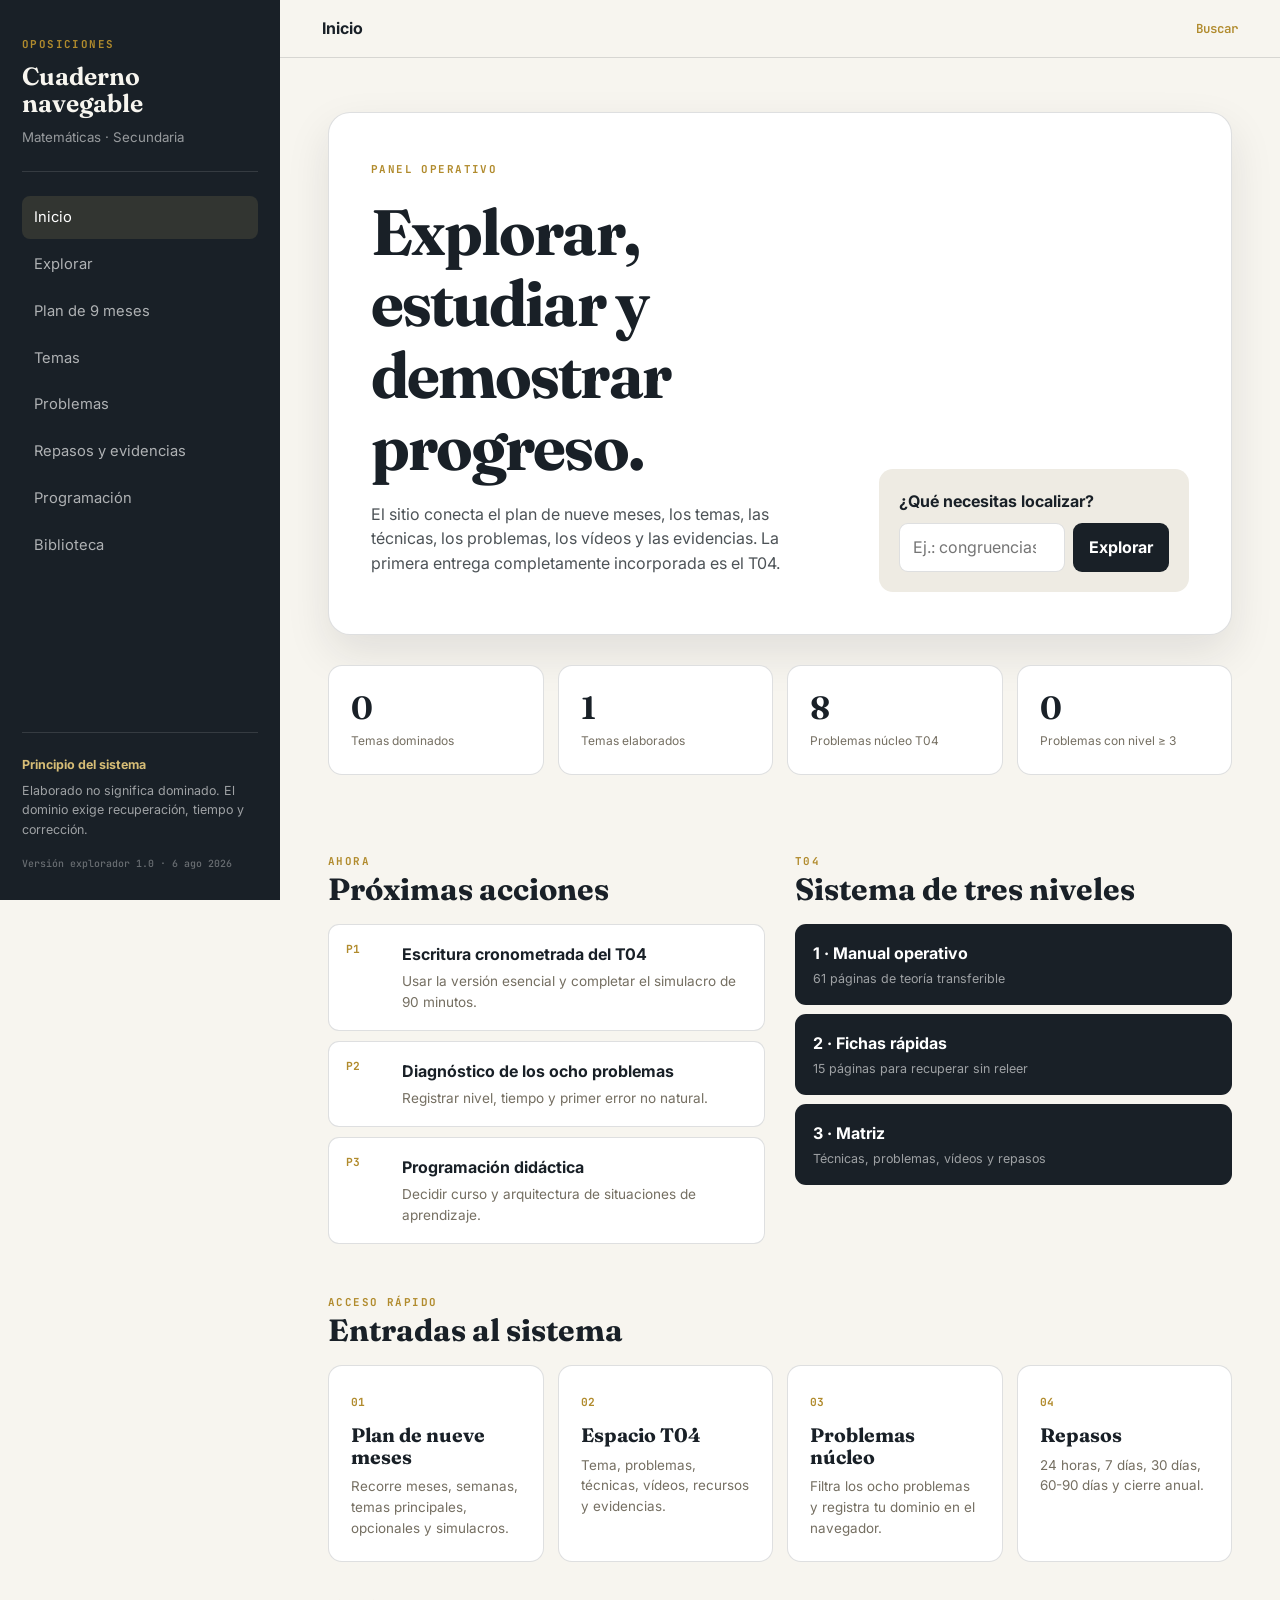
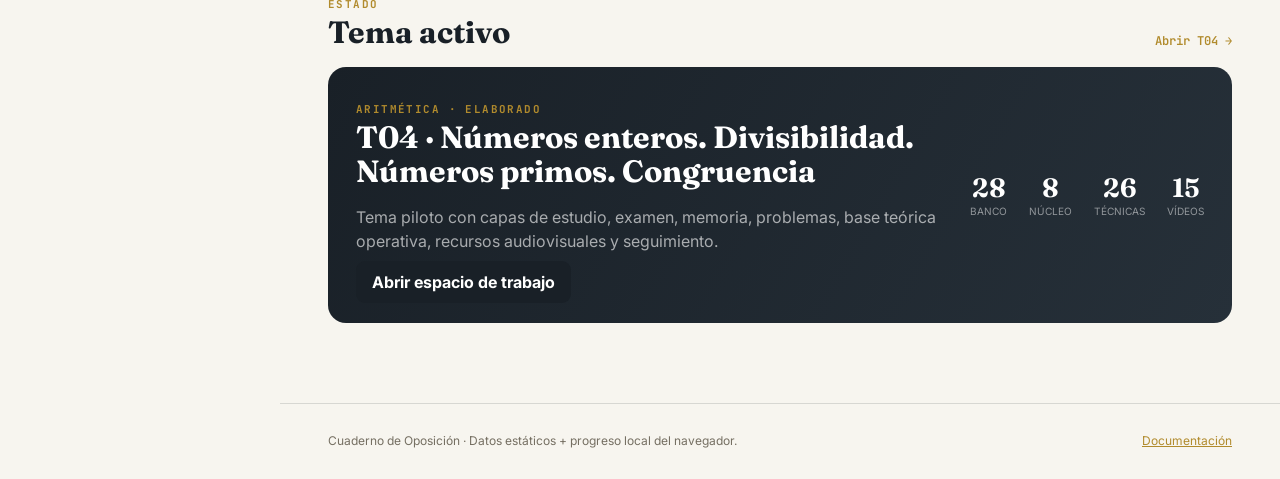
==== commit dd1cf12d: "Add navigable preparation explorer v1 Primera versión del explorador del sistema de preparación: pla" ====
--- a/index.html
+++ b/index.html
@@ -1,279 +1,92 @@
-<!DOCTYPE html>
+<!doctype html>
 <html lang="es">
 <head>
-<meta charset="UTF-8">
-<meta name="viewport" content="width=device-width, initial-scale=1.0">
-<title>Cuaderno de Oposición · Matemáticas Secundaria · Andalucía</title>
-<link rel="preconnect" href="https://fonts.googleapis.com">
-<link href="https://fonts.googleapis.com/css2?family=Fraunces:ital,opsz,wght@0,9..144,300;0,9..144,500;0,9..144,600;0,9..144,700;1,9..144,500&family=Source+Serif+4:ital,wght@0,400;0,600;1,400&family=JetBrains+Mono:wght@400;500;700&display=swap" rel="stylesheet">
-<link <link rel="stylesheet" href="style.css">
+  <meta charset="utf-8">
+  <meta name="viewport" content="width=device-width,initial-scale=1">
+  <meta name="description" content="Explorador navegable del sistema de preparación de oposiciones de Matemáticas.">
+  <title>Inicio · Cuaderno de Oposición</title>
+  <link rel="stylesheet" href="assets/css/explorer.css">
+  
+</head>
+<body data-page="dashboard">
+  <div class="app-shell">
+    <aside class="sidebar" id="sidebar">
+      <a class="brand" href="index.html">
+        <span class="brand-kicker">OPOSICIONES</span>
+        <strong>Cuaderno navegable</strong>
+        <small>Matemáticas · Secundaria</small>
+      </a>
+      <nav class="main-nav" aria-label="Navegación principal">
+        <a data-nav="dashboard" href="index.html">Inicio</a>
+        <a data-nav="explorar" href="explorar.html">Explorar</a>
+        <a data-nav="plan" href="plan.html">Plan de 9 meses</a>
+        <a data-nav="temas" href="temas.html">Temas</a>
+        <a data-nav="problemas" href="problemas.html">Problemas</a>
+        <a data-nav="seguimiento" href="seguimiento.html">Repasos y evidencias</a>
+        <a data-nav="programacion" href="programacion.html">Programación</a>
+        <a data-nav="biblioteca" href="biblioteca.html">Biblioteca</a>
+      </nav>
+      <div class="sidebar-note">
+        <b>Principio del sistema</b>
+        <span>Elaborado no significa dominado. El dominio exige recuperación, tiempo y corrección.</span>
+      </div>
+      <div class="sidebar-meta">Versión explorador 1.0 · 6 ago 2026</div>
+    </aside>
+    <div class="page-column">
+      <header class="topbar">
+        <button class="menu-button" id="menuButton" aria-label="Abrir navegación">☰</button>
+        <div class="topbar-title">Inicio</div>
+        <a class="topbar-action" href="explorar.html">Buscar</a>
+      </header>
+      <main class="page-content">
+        
+<section class="hero explorer-hero">
+  <div>
+    <span class="eyebrow">Panel operativo</span>
+    <h1>Explorar, estudiar y demostrar progreso.</h1>
+    <p>El sitio conecta el plan de nueve meses, los temas, las técnicas, los problemas, los vídeos y las evidencias. La primera entrega completamente incorporada es el T04.</p>
+  </div>
+  <div class="hero-search">
+    <label for="dashboardSearch">¿Qué necesitas localizar?</label>
+    <div class="search-combo"><input id="dashboardSearch" type="search" placeholder="Ej.: congruencias, P24, T04, Bézout"><button id="dashboardSearchButton">Explorar</button></div>
+  </div>
+</section>
+<section class="stats-grid" id="dashboardStats" aria-label="Resumen"></section>
+<section class="two-column">
+  <div>
+    <div class="section-heading"><div><span class="eyebrow">Ahora</span><h2>Próximas acciones</h2></div></div>
+    <div class="action-list" id="priorityActions"></div>
+  </div>
+  <div>
+    <div class="section-heading"><div><span class="eyebrow">T04</span><h2>Sistema de tres niveles</h2></div></div>
+    <div class="layer-stack">
+      <a href="documentos/T04/manual-operativo-problemas-v2.pdf"><b>1 · Manual operativo</b><span>61 páginas de teoría transferible</span></a>
+      <a href="documentos/T04/fichas-rapidas-v1.pdf"><b>2 · Fichas rápidas</b><span>15 páginas para recuperar sin releer</span></a>
+      <a href="documentos/T04/matriz-teoria-tecnicas-problemas-v1.xlsx"><b>3 · Matriz</b><span>Técnicas, problemas, vídeos y repasos</span></a>
+    </div>
+  </div>
+</section>
+<section>
+  <div class="section-heading"><div><span class="eyebrow">Acceso rápido</span><h2>Entradas al sistema</h2></div></div>
+  <div class="portal-grid">
+    <a class="portal-card" href="plan.html"><span>01</span><h3>Plan de nueve meses</h3><p>Recorre meses, semanas, temas principales, opcionales y simulacros.</p></a>
+    <a class="portal-card" href="tema.html?id=T04"><span>02</span><h3>Espacio T04</h3><p>Tema, problemas, técnicas, vídeos, recursos y evidencias.</p></a>
+    <a class="portal-card" href="problemas.html"><span>03</span><h3>Problemas núcleo</h3><p>Filtra los ocho problemas y registra tu dominio en el navegador.</p></a>
+    <a class="portal-card" href="seguimiento.html"><span>04</span><h3>Repasos</h3><p>24 horas, 7 días, 30 días, 60-90 días y cierre anual.</p></a>
+  </div>
+</section>
+<section>
+  <div class="section-heading"><div><span class="eyebrow">Estado</span><h2>Tema activo</h2></div><a href="tema.html?id=T04">Abrir T04 →</a></div>
+  <div id="activeTheme"></div>
+</section>
 
-</head>
-<body>
-
-<div class="shell">
-
-  <!-- ============ SIDEBAR ============ -->
-  <aside class="index-rail">
-    <a href="#" class="brand">
-      <span class="mark">Cuaderno&nbsp;de&nbsp;Oposición</span>
-      <span class="sub">Matemáticas · Secundaria · Andalucía</span>
-    </a>
-
-    <div class="meta-line">
-      <span>Convocatoria: <b>pendiente de confirmar</b></span>
-      <span>Itinerario base: <b>45 de 71 temas</b></span>
-      <span>Última actualización: <b>6 ago 2026</b></span>
+      </main>
+      <footer class="site-footer">
+        <span>Cuaderno de Oposición · Datos estáticos + progreso local del navegador.</span>
+        <a href="README_EXPLORADOR.md">Documentación</a>
+      </footer>
     </div>
-
-    <nav class="months" id="monthNav">
-      <a href="#mes-01" class="month-link active"><span class="num">01</span><span class="name">Mes 01</span><span class="count">1/5</span></a>
-      <a href="#mes-02" class="month-link is-empty"><span class="num">02</span><span class="name">Mes 02</span><span class="count">0/5</span></a>
-      <a href="#mes-03" class="month-link is-empty"><span class="num">03</span><span class="name">Mes 03</span><span class="count">0/5</span></a>
-      <a href="#mes-04" class="month-link is-empty"><span class="num">04</span><span class="name">Mes 04</span><span class="count">0/5</span></a>
-      <a href="#mes-05" class="month-link is-empty"><span class="num">05</span><span class="name">Mes 05</span><span class="count">0/5</span></a>
-      <a href="#mes-06" class="month-link is-empty"><span class="num">06</span><span class="name">Mes 06</span><span class="count">0/5</span></a>
-      <a href="#mes-07" class="month-link is-empty"><span class="num">07</span><span class="name">Mes 07</span><span class="count">0/5</span></a>
-      <a href="#mes-08" class="month-link is-empty"><span class="num">08</span><span class="name">Mes 08</span><span class="count">0/6</span></a>
-      <a href="#mes-09" class="month-link is-empty"><span class="num">09</span><span class="name">Mes 09</span><span class="count">0/4</span></a>
-      <a href="#transversal" class="month-link"><span class="num">90</span><span class="name">Banco transversal</span><span class="count">—</span></a>
-      <a href="#maestros" class="month-link"><span class="num">00</span><span class="name">Documentos maestros</span><span class="count">—</span></a>
-    </nav>
-
-    <div class="rail-footer">
-      Este sitio se regenera leyendo el Drive real de la preparación.<br>
-      Pídeme <a href="#">"actualiza el sitio"</a> tras cada semana elaborada.
-    </div>
-  </aside>
-
-  <!-- ============ MAIN ============ -->
-  <main>
-
-    <section class="hero">
-      <div class="hero-eyebrow">Estado maestro · fuente: Google Drive</div>
-      <h1>El material no cuenta<br><em>hasta que hay evidencia.</em></h1>
-      <p class="lede">
-        Panel de navegación de los 45 temas del itinerario, el banco de problemas y la programación didáctica.
-        Ningún tema se marca dominado por estar redactado — solo por recuperación, escritura cronometrada o corrección evaluable.
-      </p>
-
-      <div class="stat-row">
-        <div class="stat"><span class="n">0</span><span class="l">Temas dominados</span></div>
-        <div class="stat"><span class="n">1</span><span class="l">Temas elaborados</span></div>
-        <div class="stat"><span class="n">28</span><span class="l">Problemas T04 con solución</span></div>
-        <div class="stat"><span class="n">1/45</span><span class="l">Temas del itinerario con carpeta activa</span></div>
-      </div>
-    </section>
-
-    <div class="priority-band">
-      <div class="priority-item">
-        <span class="p-num mono">P1</span>
-        <div>
-          <h3>Recuperación del T04</h3>
-          <p>Sin apoyo, y escritura completa bajo tiempo de examen. Es la evidencia que falta para pasar de "elaborado" a "dominado".</p>
-        </div>
-      </div>
-      <div class="priority-item">
-        <span class="p-num mono">P2</span>
-        <div>
-          <h3>Diagnóstico de problemas</h3>
-          <p>Muestra cronometrada sobre el banco de 28 problemas del T04 y registro de errores recurrentes.</p>
-        </div>
-      </div>
-      <div class="priority-item">
-        <span class="p-num mono">P3</span>
-        <div>
-          <h3>Programación didáctica</h3>
-          <p>Decidir curso y estructura base de las situaciones de aprendizaje antes de redactar.</p>
-        </div>
-      </div>
-    </div>
-
-    <!-- ============ MES 01 ============ -->
-    <section class="block" id="mes-01">
-      <div class="block-head">
-        <h2>Mes 01</h2>
-        <span class="block-count mono">Semana 1 de 4 elaborada · carpetas de semana 2-4 creadas, sin material aún</span>
-      </div>
-      <div class="ledger">
-        <a href="temas/t04.html" class="ledger-row">
-          <span class="lr-tnum">T04</span>
-          <span class="lr-title">Números enteros. Divisibilidad. Números primos. Congruencia.
-            <span class="add">Estudio · examen completo/esencial · esquema · guion de memoria · hoja de rescate</span>
-          </span>
-          <span class="lr-week mono">Semana 1</span>
-          <span class="stamp elaborado">Elaborado</span>
-        </a>
-        <a href="#" class="ledger-row">
-          <span class="lr-tnum">T03</span>
-          <span class="lr-title">Combinatoria y técnicas de recuento.
-            <span class="add">Carpeta creada en Drive · sin documentos aún</span>
-          </span>
-          <span class="lr-week mono">Semana 2</span>
-          <span class="stamp pendiente">Pendiente</span>
-        </a>
-        <a href="#" class="ledger-row">
-          <span class="lr-tnum">T21</span>
-          <span class="lr-title">Funciones reales de variable real.
-            <span class="add">Carpeta creada en Drive · sin documentos aún</span>
-          </span>
-          <span class="lr-week mono">Semana 3</span>
-          <span class="stamp pendiente">Pendiente</span>
-        </a>
-        <a href="#" class="ledger-row">
-          <span class="lr-tnum">T37</span>
-          <span class="lr-title">Semejanza, Tales y razones trigonométricas.
-            <span class="add">Carpeta creada en Drive · sin documentos aún</span>
-          </span>
-          <span class="lr-week mono">Semana 4</span>
-          <span class="stamp pendiente">Pendiente</span>
-        </a>
-      </div>
-    </section>
-
-    <!-- ============ MESES VACÍOS (plantilla repetible) ============ -->
-    <section class="block" id="mes-02">
-      <div class="block-head">
-        <h2>Mes 02</h2>
-        <span class="block-count mono">Sin material elaborado en Drive</span>
-      </div>
-      <div class="empty-month">
-        T39 · Geometría del triángulo — T64 · Probabilidad compuesta y Bayes — T09 · Números complejos — T11 · Teoría de conjuntos — T20 · Lenguaje algebraico (adicional). Aparecerán aquí en cuanto haya carpeta de semana en Drive.
-      </div>
-    </section>
-
-    <section class="block" id="mes-03">
-      <div class="block-head"><h2>Mes 03</h2><span class="block-count mono">Sin material elaborado en Drive</span></div>
-      <div class="empty-month">T12 · Espacios vectoriales — T51 · Sistemas de referencia — T04(bis) T21 · Funciones reales de variable real — T05 · Números racionales (adicional).</div>
-    </section>
-
-    <section class="block" id="mes-04">
-      <div class="block-head"><h2>Mes 04</h2><span class="block-count mono">Sin material elaborado en Drive</span></div>
-      <div class="empty-month">T18 · Matrices — T19 · Determinantes — T54 · Cónicas — T25 · Límites y continuidad — T10 · Ampliaciones del concepto de número (adicional).</div>
-    </section>
-
-    <section class="block" id="mes-05">
-      <div class="block-head"><h2>Mes 05</h2><span class="block-count mono">Sin material elaborado en Drive</span></div>
-      <div class="empty-month">T65 · Distribuciones de probabilidad discreta — T15 · Ecuaciones diofánticas — T16 · Sistemas de ecuaciones lineales — T26 · Derivadas — T28 · Estudio global de funciones (adicional).</div>
-    </section>
-
-    <section class="block" id="mes-06">
-      <div class="block-head"><h2>Mes 06</h2><span class="block-count mono">Sin material elaborado en Drive</span></div>
-      <div class="empty-month">Pendiente de detallar según el documento fuente de los 45 temas.</div>
-    </section>
-
-    <section class="block" id="mes-07">
-      <div class="block-head"><h2>Mes 07</h2><span class="block-count mono">Sin material elaborado en Drive</span></div>
-      <div class="empty-month">Pendiente de detallar según el documento fuente de los 45 temas.</div>
-    </section>
-
-    <section class="block" id="mes-08">
-      <div class="block-head"><h2>Mes 08</h2><span class="block-count mono">Sin material elaborado en Drive</span></div>
-      <div class="empty-month">Incluye T59 como material adicional (PDF ubicado físicamente en Mes 09 / Semana 1 — referencia doble mantenida).</div>
-    </section>
-
-    <section class="block" id="mes-09">
-      <div class="block-head"><h2>Mes 09</h2><span class="block-count mono">Sin material elaborado en Drive</span></div>
-      <div class="empty-month">Último mes del itinerario base. Mes 10 (fuera del plan de 45) reúne dos hojas de repaso global.</div>
-    </section>
-
-    <!-- ============ TRANSVERSAL ============ -->
-    <section class="block" id="transversal">
-      <div class="block-head">
-        <h2>Banco transversal</h2>
-        <span class="block-count mono">Problemas y exámenes por comunidad</span>
-      </div>
-      <div class="doc-grid">
-        <a href="#" class="doc-card">
-          <span class="d-eyebrow">Andalucía · prioridad</span>
-          <h4>Examen 2026 resuelto</h4>
-          <p>Cuatro problemas paso a paso, incluye determinantes tridiagonales y recurrencias.</p>
-        </a>
-        <a href="#" class="doc-card">
-          <span class="d-eyebrow">Andalucía</span>
-          <h4>VIMAT 2025</h4>
-          <p>Convocatoria reciente recopilada por VIMAT, sin resolución completa.</p>
-        </a>
-        <a href="#" class="doc-card">
-          <span class="d-eyebrow">Andalucía · histórico</span>
-          <h4>Convocatoria 2006</h4>
-          <p>Examen completo para comparar evolución de dificultad y distribución temática.</p>
-        </a>
-        <a href="#" class="doc-card">
-          <span class="d-eyebrow">Otras comunidades</span>
-          <h4>Recopilación 2023–2024</h4>
-          <p>Pruebas recientes de distintas comunidades para comparar formato.</p>
-        </a>
-      </div>
-    </section>
-
-    <!-- ============ MAESTROS ============ -->
-    <section class="block" id="maestros">
-      <div class="block-head">
-        <h2>Documentos maestros</h2>
-        <span class="block-count mono">Fuente de verdad del sistema</span>
-      </div>
-      <div class="doc-grid">
-        <a href="https://docs.google.com/document/d/1abHH3uSUN9otSqxBoutLjfYn8uMLnOHRRIKaY_k5Ubo/edit" target="_blank" class="doc-card">
-          <span class="d-eyebrow">Seguimiento</span>
-          <h4>Estado Maestro</h4>
-          <p>Progreso, evidencias, decisiones y próximas acciones. Se abre en Google Docs.</p>
-        </a>
-        <a href="https://docs.google.com/document/d/114mSUYS5JWejjtyno-DFBz_4A_fTfHlxHa917kpz2io/edit" target="_blank" class="doc-card">
-          <span class="d-eyebrow">Gobernanza</span>
-          <h4>Manual del Sistema</h4>
-          <p>Arquitectura de asistentes, repertorio documental y protocolo de preguntas.</p>
-        </a>
-        <a href="https://docs.google.com/document/d/1b4oYjL9w0Oii50Z21YU4akXBWpNjLkg0PkhjoKgfdYs/edit" target="_blank" class="doc-card">
-          <span class="d-eyebrow">Inventario</span>
-          <h4>Documento maestro Ballesteros</h4>
-          <p>Los 128 archivos de preparación, semana a semana, con mapa por áreas.</p>
-        </a>
-        <a href="https://docs.google.com/document/d/1EZb3p0oHRWIXil8m41e_odSSi0WHhvH9Btjv_lpBWw8/edit" target="_blank" class="doc-card">
-          <span class="d-eyebrow">Catálogo</span>
-          <h4>Problemas de oposición</h4>
-          <p>Exámenes y colecciones clasificados por comunidad autónoma.</p>
-        </a>
-      </div>
-    </section>
-
-    <!-- ============ LOG ============ -->
-    <section class="block" style="border-bottom:none;">
-      <div class="block-head">
-        <h2>Registro de actualizaciones</h2>
-        <span class="block-count mono">Se añade una línea cada vez que se regenera el sitio</span>
-      </div>
-      <div class="log">
-        <div class="log-entry">
-          <span class="date">2026-08-06</span>
-          <span>Primera versión del sitio. Mes 01 / Semana 1 (T04) reflejada como elaborada, sin evidencia de dominio aún.</span>
-        </div>
-      </div>
-    </section>
-
-    <footer>
-      Generado a partir del Estado Maestro y el Manual del Sistema en Google Drive.
-      Este HTML vive fuera de Google Sites — súbelo a GitHub Pages, Netlify o ábrelo localmente.
-      Pide una actualización tras cada semana de material nuevo.
-    </footer>
-
-  </main>
-</div>
-
-<script>
-  // Resalta el mes activo en el índice según scroll
-  const links = document.querySelectorAll('.month-link');
-  const sections = Array.from(links).map(l => document.querySelector(l.getAttribute('href')));
-  window.addEventListener('scroll', () => {
-    let current = sections[0];
-    for (const s of sections) {
-      if (s && s.getBoundingClientRect().top <= 140) current = s;
-    }
-    links.forEach(l => l.classList.remove('active'));
-    const active = Array.from(links).find(l => document.querySelector(l.getAttribute('href')) === current);
-    if (active) active.classList.add('active');
-  }, { passive: true });
-</script>
-
+  </div>
+  <script src="assets/js/app.js"></script>
 </body>
-</html>
+</html>
--- a/assets/css/explorer.css
+++ b/assets/css/explorer.css
@@ -0,0 +1,5 @@
+@import url('https://fonts.googleapis.com/css2?family=Fraunces:opsz,wght@9..144,500;9..144,650&family=Inter:wght@400;500;600;700&family=JetBrains+Mono:wght@500;700&display=swap');
+:root{--ink:#192027;--ink2:#263039;--paper:#f7f5ef;--paper2:#eeebe3;--white:#fff;--amber:#b18b2d;--amber2:#d7bd76;--green:#316957;--red:#a64549;--blue:#416a86;--stone:#756f62;--line:rgba(25,32,39,.14);--shadow:0 18px 44px rgba(25,32,39,.10);--radius:14px;}
+*{box-sizing:border-box}html{scroll-behavior:smooth}body{margin:0;background:var(--paper);color:var(--ink);font-family:Inter,system-ui,sans-serif;line-height:1.55}a{color:inherit}button,input,select,textarea{font:inherit}.app-shell{display:grid;grid-template-columns:280px minmax(0,1fr);min-height:100vh}.sidebar{position:sticky;top:0;height:100vh;overflow:auto;background:var(--ink);color:var(--paper);padding:30px 22px;display:flex;flex-direction:column}.brand{text-decoration:none;border-bottom:1px solid rgba(255,255,255,.12);padding-bottom:22px}.brand-kicker,.eyebrow{font:700 .68rem/1.2 'JetBrains Mono',monospace;letter-spacing:.13em;text-transform:uppercase;color:var(--amber)}.brand strong{display:block;font:650 1.55rem/1.08 Fraunces,serif;margin:8px 0}.brand small{color:rgba(255,255,255,.55)}.main-nav{display:grid;gap:4px;margin-top:24px}.main-nav a{text-decoration:none;color:rgba(255,255,255,.65);padding:10px 12px;border-radius:8px;font-size:.92rem}.main-nav a:hover,.main-nav a.active{background:rgba(215,189,118,.13);color:#fff}.sidebar-note{margin-top:auto;border-top:1px solid rgba(255,255,255,.12);padding-top:22px;display:grid;gap:7px;font-size:.78rem;color:rgba(255,255,255,.58)}.sidebar-note b{color:var(--amber2)}.sidebar-meta{font:500 .62rem 'JetBrains Mono',monospace;color:rgba(255,255,255,.35);margin-top:18px}.page-column{min-width:0;display:flex;flex-direction:column}.topbar{min-height:58px;display:flex;align-items:center;gap:14px;padding:0 42px;border-bottom:1px solid var(--line);background:rgba(247,245,239,.92);backdrop-filter:blur(12px);position:sticky;top:0;z-index:20}.menu-button{display:none;border:0;background:transparent;font-size:1.3rem}.topbar-title{font-weight:700}.topbar-action{margin-left:auto;font:600 .78rem 'JetBrains Mono',monospace;color:var(--amber);text-decoration:none}.page-content{width:min(1280px,100%);margin:0 auto;padding:54px 48px 80px;flex:1}.site-footer{padding:28px 48px;border-top:1px solid var(--line);display:flex;justify-content:space-between;gap:20px;color:var(--stone);font-size:.75rem}.site-footer a{color:var(--amber)}h1,h2,h3{font-family:Fraunces,serif;line-height:1.12}h1{font-size:clamp(2.25rem,5vw,4.5rem);margin:.25em 0 .3em;letter-spacing:-.03em}h2{font-size:clamp(1.45rem,2.4vw,2rem);margin:0}h3{font-size:1.22rem}.hero{padding:42px;background:var(--white);border:1px solid var(--line);border-radius:22px;box-shadow:var(--shadow);margin-bottom:30px}.explorer-hero{display:grid;grid-template-columns:1.2fr .8fr;gap:44px;align-items:end}.hero p,.page-intro p{color:#4d5357;max-width:66ch}.hero-search{background:var(--paper2);border-radius:14px;padding:20px}.hero-search label{display:block;font-weight:700;margin-bottom:9px}.search-combo{display:flex;gap:8px}.search-combo input,.filters-card input,.filters-card select,textarea{width:100%;border:1px solid var(--line);background:#fff;padding:11px 13px;border-radius:9px;color:var(--ink)}.search-combo button,.tracking-toolbar button,.button-file,.button-link{border:0;background:var(--ink);color:#fff;border-radius:9px;padding:11px 16px;cursor:pointer;text-decoration:none;font-weight:700;white-space:nowrap}.secondary{background:transparent!important;color:var(--ink)!important;border:1px solid var(--line)!important}.danger-ghost{background:transparent!important;color:var(--red)!important;border:1px solid rgba(166,69,73,.35)!important}.search-combo.large input{font-size:1.05rem;padding:15px}.page-intro{padding-bottom:26px;border-bottom:1px solid var(--line);margin-bottom:26px}.page-intro h1{font-size:clamp(2.1rem,4.5vw,3.8rem)}.stats-grid{display:grid;grid-template-columns:repeat(4,1fr);gap:14px;margin:26px 0 42px}.stat-card{background:var(--white);border:1px solid var(--line);border-radius:var(--radius);padding:22px}.stat-card b{font:650 2rem Fraunces,serif;display:block}.stat-card span{font-size:.75rem;color:var(--stone)}.two-column{display:grid;grid-template-columns:1fr 1fr;gap:30px;margin:44px 0}.section-heading{display:flex;align-items:end;justify-content:space-between;gap:20px;margin:28px 0 18px}.section-heading>a{font:600 .76rem 'JetBrains Mono',monospace;color:var(--amber);text-decoration:none}.action-list{display:grid;gap:10px}.action-item{display:grid;grid-template-columns:42px 1fr;gap:14px;padding:17px;background:#fff;border:1px solid var(--line);border-radius:11px}.action-item>span{font:700 .7rem 'JetBrains Mono',monospace;color:var(--amber)}.action-item b{display:block}.action-item p{margin:4px 0 0;color:var(--stone);font-size:.85rem}.layer-stack{display:grid;gap:9px}.layer-stack a{display:grid;gap:3px;text-decoration:none;padding:17px 18px;background:var(--ink);color:#fff;border-radius:11px}.layer-stack a:hover{transform:translateY(-1px)}.layer-stack span{font-size:.78rem;color:rgba(255,255,255,.58)}.portal-grid{display:grid;grid-template-columns:repeat(4,1fr);gap:14px}.portal-card{background:#fff;border:1px solid var(--line);border-radius:var(--radius);padding:22px;text-decoration:none;transition:.15s}.portal-card:hover{transform:translateY(-3px);border-color:var(--amber)}.portal-card>span{font:700 .7rem 'JetBrains Mono',monospace;color:var(--amber)}.portal-card h3{margin:12px 0 8px}.portal-card p{font-size:.84rem;color:var(--stone);margin:0}.theme-feature{background:linear-gradient(120deg,var(--ink),var(--ink2));color:#fff;border-radius:18px;padding:28px;display:grid;grid-template-columns:1fr auto;gap:20px}.theme-feature p{color:rgba(255,255,255,.62);max-width:70ch}.theme-feature .metrics{display:flex;gap:22px;align-items:center}.theme-feature .metrics div{text-align:center}.theme-feature .metrics b{font:650 1.65rem Fraunces}.theme-feature .metrics span{display:block;font-size:.63rem;color:rgba(255,255,255,.5);text-transform:uppercase}.notice{padding:16px 18px;background:rgba(65,106,134,.08);border-left:4px solid var(--blue);border-radius:7px;margin:22px 0;color:#3d4b54}.notice.warning{background:rgba(177,139,45,.1);border-color:var(--amber)}.month-stack{display:grid;gap:16px}.month-card{background:#fff;border:1px solid var(--line);border-radius:var(--radius);overflow:hidden}.month-card summary{cursor:pointer;list-style:none;padding:22px;display:flex;align-items:center;gap:16px}.month-card summary::-webkit-details-marker{display:none}.month-number{font:700 .72rem 'JetBrains Mono',monospace;color:var(--amber)}.month-title{font:650 1.35rem Fraunces}.month-objective{margin-left:auto;color:var(--stone);font-size:.78rem;text-align:right}.month-content{padding:0 22px 22px}.week-grid{display:grid;grid-template-columns:repeat(4,1fr);gap:10px}.week-card{background:var(--paper);border:1px solid var(--line);border-radius:10px;padding:15px}.week-card .week{font:700 .62rem 'JetBrains Mono',monospace;color:var(--amber)}.week-card b{display:block;margin:8px 0 4px}.week-card p{font-size:.75rem;color:var(--stone);margin:0}.month-footer{display:flex;gap:12px;flex-wrap:wrap;margin-top:13px;font-size:.75rem}.month-footer span{padding:6px 9px;background:var(--paper2);border-radius:999px}.personal-route{background:var(--ink);color:#fff;padding:22px;border-radius:var(--radius);margin:24px 0}.personal-route p{color:rgba(255,255,255,.6)}.filters-card,.search-panel{background:#fff;border:1px solid var(--line);border-radius:var(--radius);padding:18px;display:flex;gap:10px;align-items:center;flex-wrap:wrap;margin:22px 0}.filters-card input{min-width:220px;flex:1}.filters-card select{width:auto;min-width:155px}.check-inline{font-size:.82rem;color:var(--stone);display:flex;gap:7px}.result-summary,.result-toolbar{font:500 .76rem 'JetBrains Mono',monospace;color:var(--stone);margin:18px 0}.result-toolbar{display:flex;justify-content:space-between;align-items:center}.theme-grid{display:grid;grid-template-columns:repeat(auto-fill,minmax(260px,1fr));gap:14px}.theme-card{background:#fff;border:1px solid var(--line);border-radius:var(--radius);padding:20px;display:grid;gap:12px}.theme-card header{display:flex;justify-content:space-between;gap:12px}.theme-id{font:700 .82rem 'JetBrains Mono',monospace;color:var(--amber)}.theme-card h3{margin:0}.theme-card p{font-size:.8rem;color:var(--stone);margin:0}.theme-meta{display:flex;gap:6px;flex-wrap:wrap}.tag,.status-badge{display:inline-flex;padding:4px 7px;border-radius:999px;background:var(--paper2);font:600 .62rem 'JetBrains Mono',monospace}.status-badge.elaborado{background:rgba(177,139,45,.14);color:#72591f}.status-badge.dominado{background:rgba(49,105,87,.14);color:var(--green)}.status-badge.pendiente{background:rgba(166,69,73,.10);color:var(--red)}.theme-card a{font-size:.78rem;font-weight:700;color:var(--amber);text-decoration:none}.topic-header{background:#fff;border:1px solid var(--line);border-radius:20px;padding:34px;margin-bottom:18px}.topic-header h1{font-size:clamp(2rem,4vw,3.4rem)}.topic-header p{color:var(--stone);max-width:75ch}.topic-actions{display:flex;gap:10px;flex-wrap:wrap;margin-top:20px}.tab-nav{display:flex;gap:4px;overflow:auto;border-bottom:1px solid var(--line);margin:22px 0}.tab-nav button{border:0;background:transparent;padding:12px 13px;white-space:nowrap;color:var(--stone);cursor:pointer;border-bottom:3px solid transparent}.tab-nav button.active{color:var(--ink);border-color:var(--amber);font-weight:700}.tab-content{min-height:280px}.info-grid{display:grid;grid-template-columns:repeat(3,1fr);gap:13px}.info-card{background:#fff;border:1px solid var(--line);border-radius:12px;padding:18px}.info-card b{display:block}.info-card p{color:var(--stone);font-size:.8rem}.resource-list{display:grid;gap:9px}.resource-row{display:grid;grid-template-columns:80px 1fr auto;gap:14px;align-items:center;padding:14px;background:#fff;border:1px solid var(--line);border-radius:10px;text-decoration:none}.resource-row .type{font:700 .62rem 'JetBrains Mono',monospace;color:var(--amber)}.resource-row small{color:var(--stone)}.technique-grid,.video-grid{display:grid;grid-template-columns:repeat(auto-fill,minmax(290px,1fr));gap:12px}.technique-card,.video-card{background:#fff;border:1px solid var(--line);border-radius:12px;padding:18px}.technique-card h3,.video-card h3{margin:9px 0}.technique-card p,.video-card p{font-size:.78rem;color:var(--stone)}.technique-card dl{font-size:.76rem}.technique-card dt{font-weight:700;margin-top:8px}.technique-card dd{margin:2px 0;color:var(--stone)}.video-card a{color:var(--amber);font-weight:700;text-decoration:none}.problem-list{display:grid;gap:14px}.problem-card{background:#fff;border:1px solid var(--line);border-radius:14px;padding:22px}.problem-card header{display:flex;justify-content:space-between;gap:20px}.problem-card h2{font-size:1.28rem}.problem-card .source{font:600 .68rem 'JetBrains Mono',monospace;color:var(--amber)}.problem-summary{font-family:Fraunces,serif;font-size:1.15rem}.problem-details{display:grid;grid-template-columns:repeat(3,1fr);gap:10px;margin:16px 0}.problem-details div{background:var(--paper);padding:12px;border-radius:8px}.problem-details b{font-size:.7rem;text-transform:uppercase;letter-spacing:.05em}.problem-details p{font-size:.78rem;color:var(--stone);margin:5px 0}.progress-controls{display:flex;gap:14px;align-items:center;padding-top:14px;border-top:1px solid var(--line);flex-wrap:wrap}.progress-controls select{padding:7px;border:1px solid var(--line);border-radius:7px}.progress-controls label{font-size:.78rem}.filter-row{display:flex;gap:7px;flex-wrap:wrap}.chip{border:1px solid var(--line);background:transparent;border-radius:999px;padding:7px 11px;cursor:pointer}.chip.active{background:var(--ink);color:#fff}.search-results{display:grid;gap:10px}.search-result{display:grid;grid-template-columns:92px 1fr auto;gap:14px;align-items:start;background:#fff;border:1px solid var(--line);border-radius:11px;padding:16px;text-decoration:none}.search-result .kind{font:700 .62rem 'JetBrains Mono',monospace;color:var(--amber);text-transform:uppercase}.search-result h3{margin:0 0 5px;font-size:1.05rem}.search-result p{margin:0;color:var(--stone);font-size:.78rem}.tracking-toolbar{display:flex;gap:10px;flex-wrap:wrap;margin:24px 0}.button-file{position:relative;overflow:hidden}.button-file input{position:absolute;inset:0;opacity:0;cursor:pointer}.timeline{display:grid;gap:11px}.timeline-item{display:grid;grid-template-columns:72px 150px 1fr 130px;gap:14px;align-items:center;background:#fff;border:1px solid var(--line);border-radius:12px;padding:16px}.timeline-item .moment{font:700 .72rem 'JetBrains Mono',monospace;color:var(--amber)}.timeline-item p{font-size:.78rem;color:var(--stone);margin:3px 0}.timeline-item input[type=date]{border:1px solid var(--line);padding:7px;border-radius:7px}.tracking-columns textarea{min-height:220px}.save-status{font-size:.72rem;color:var(--green);margin-top:7px}.mastery-bars{display:grid;gap:9px}.mastery-row{display:grid;grid-template-columns:40px 1fr 30px;align-items:center;gap:10px;font-size:.75rem}.mastery-bar{height:10px;background:var(--paper2);border-radius:10px;overflow:hidden}.mastery-bar span{display:block;height:100%;background:var(--amber)}.library-grid{display:grid;grid-template-columns:repeat(auto-fill,minmax(270px,1fr));gap:14px}.library-card{background:#fff;border:1px solid var(--line);border-radius:var(--radius);padding:20px;display:grid;gap:8px;text-decoration:none}.library-card:hover{border-color:var(--amber)}.library-card h3{margin:4px 0}.library-card p{color:var(--stone);font-size:.78rem;margin:0}.library-card .file-type{font:700 .63rem 'JetBrains Mono',monospace;color:var(--amber)}.program-grid{display:grid;grid-template-columns:repeat(3,1fr);gap:14px;margin:26px 0}.program-card{background:#fff;border:1px solid var(--line);border-radius:var(--radius);padding:22px}.program-card>span{font:700 .68rem 'JetBrains Mono',monospace;color:var(--amber)}.program-card label{display:flex;gap:8px;margin:10px 0;font-size:.82rem;color:#4e5458}.empty-state{padding:42px;text-align:center;background:#fff;border:1px dashed var(--line);border-radius:var(--radius);color:var(--stone)}
+@media(max-width:1050px){.portal-grid{grid-template-columns:repeat(2,1fr)}.week-grid{grid-template-columns:repeat(2,1fr)}.stats-grid{grid-template-columns:repeat(2,1fr)}.explorer-hero{grid-template-columns:1fr}.program-grid{grid-template-columns:1fr}.timeline-item{grid-template-columns:60px 120px 1fr}.timeline-item .timeline-control{grid-column:3}.problem-details{grid-template-columns:1fr 1fr}}
+@media(max-width:780px){.app-shell{grid-template-columns:1fr}.sidebar{position:fixed;left:-290px;z-index:50;width:280px;transition:left .2s}.sidebar.open{left:0;box-shadow:0 0 0 100vmax rgba(0,0,0,.45)}.menu-button{display:block}.topbar{padding:0 18px}.page-content{padding:34px 18px 60px}.site-footer{padding:24px 18px;flex-direction:column}.two-column{grid-template-columns:1fr}.portal-grid,.stats-grid,.week-grid,.info-grid{grid-template-columns:1fr}.theme-feature{grid-template-columns:1fr}.theme-feature .metrics{justify-content:flex-start}.month-objective{display:none}.filters-card{align-items:stretch}.filters-card select{width:100%}.problem-details{grid-template-columns:1fr}.timeline-item{grid-template-columns:1fr}.timeline-item .timeline-control{grid-column:auto}.search-result{grid-template-columns:1fr}.resource-row{grid-template-columns:60px 1fr}.resource-row>span:last-child{display:none}}
